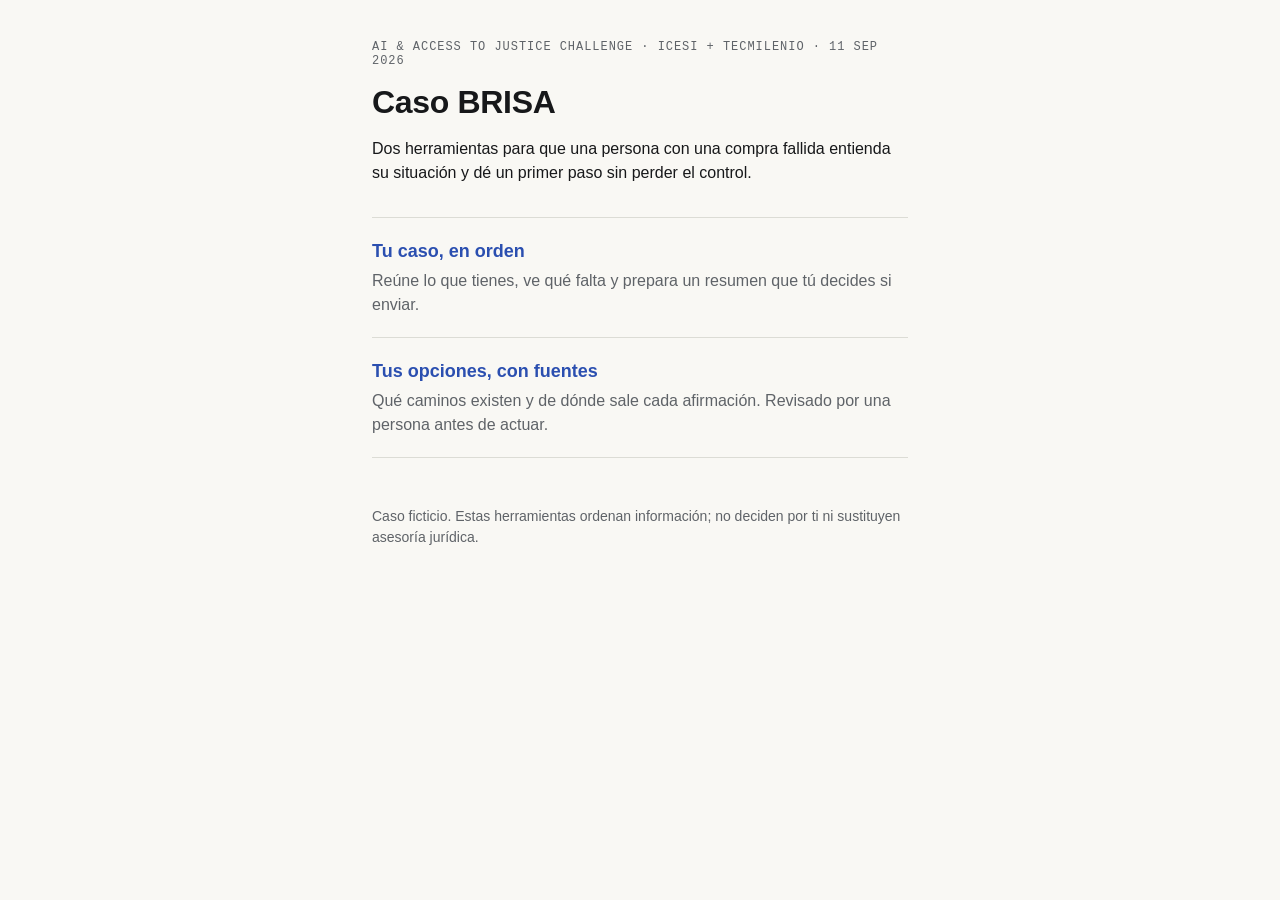
==== index.html @ 31da1ce7 "Add landing page linking both prototypes for Vercel deploy Co-Authored-By: Claude Opus 5 <noreply@an" ====
<!doctype html>
<html lang="es">
<head>
<meta charset="utf-8">
<meta name="viewport" content="width=device-width, initial-scale=1">
<title>Caso BRISA · prototipos</title>
<style>
  :root { --papel:#f9f8f4; --tinta:#17181a; --gris:#5f6368; --linea:#dcdcd5; --azul:#2b4fb0; }
  * { box-sizing:border-box; }
  body { margin:0; background:var(--papel); color:var(--tinta); font:1rem/1.5 -apple-system,"Segoe UI",Roboto,"Helvetica Neue",Arial,sans-serif; }
  main { max-width:36rem; margin:0 auto; padding:2.5rem 1.25rem 4rem; }
  .folio { font:0.75rem "American Typewriter","Courier New",monospace; letter-spacing:.08em; text-transform:uppercase; color:var(--gris); }
  h1 { font-size:2rem; line-height:1.15; letter-spacing:-.01em; margin:.5rem 0 1rem; font-weight:600; }
  p { margin:0 0 1rem; }
  ul { list-style:none; padding:0; margin:2rem 0 0; border-top:1px solid var(--linea); }
  li { border-bottom:1px solid var(--linea); padding:1.25rem 0; }
  a { color:var(--azul); font-weight:600; text-decoration:none; font-size:1.125rem; }
  a:hover, a:focus-visible { text-decoration:underline; outline:none; }
  li p { color:var(--gris); margin:.25rem 0 0; }
  footer { margin-top:3rem; color:var(--gris); font-size:.875rem; }
</style>
</head>
<body>
<main>
  <p class="folio">AI &amp; Access to Justice Challenge · Icesi + Tecmilenio · 11 sep 2026</p>
  <h1>Caso BRISA</h1>
  <p>Dos herramientas para que una persona con una compra fallida entienda su situación y dé un primer paso sin perder el control.</p>
  <ul>
    <li>
      <a href="organizar-evidencia/">Tu caso, en orden</a>
      <p>Reúne lo que tienes, ve qué falta y prepara un resumen que tú decides si enviar.</p>
    </li>
    <li>
      <a href="explicar-opciones/">Tus opciones, con fuentes</a>
      <p>Qué caminos existen y de dónde sale cada afirmación. Revisado por una persona antes de actuar.</p>
    </li>
  </ul>
  <footer>Caso ficticio. Estas herramientas ordenan información; no deciden por ti ni sustituyen asesoría jurídica.</footer>
</main>
</body>
</html>
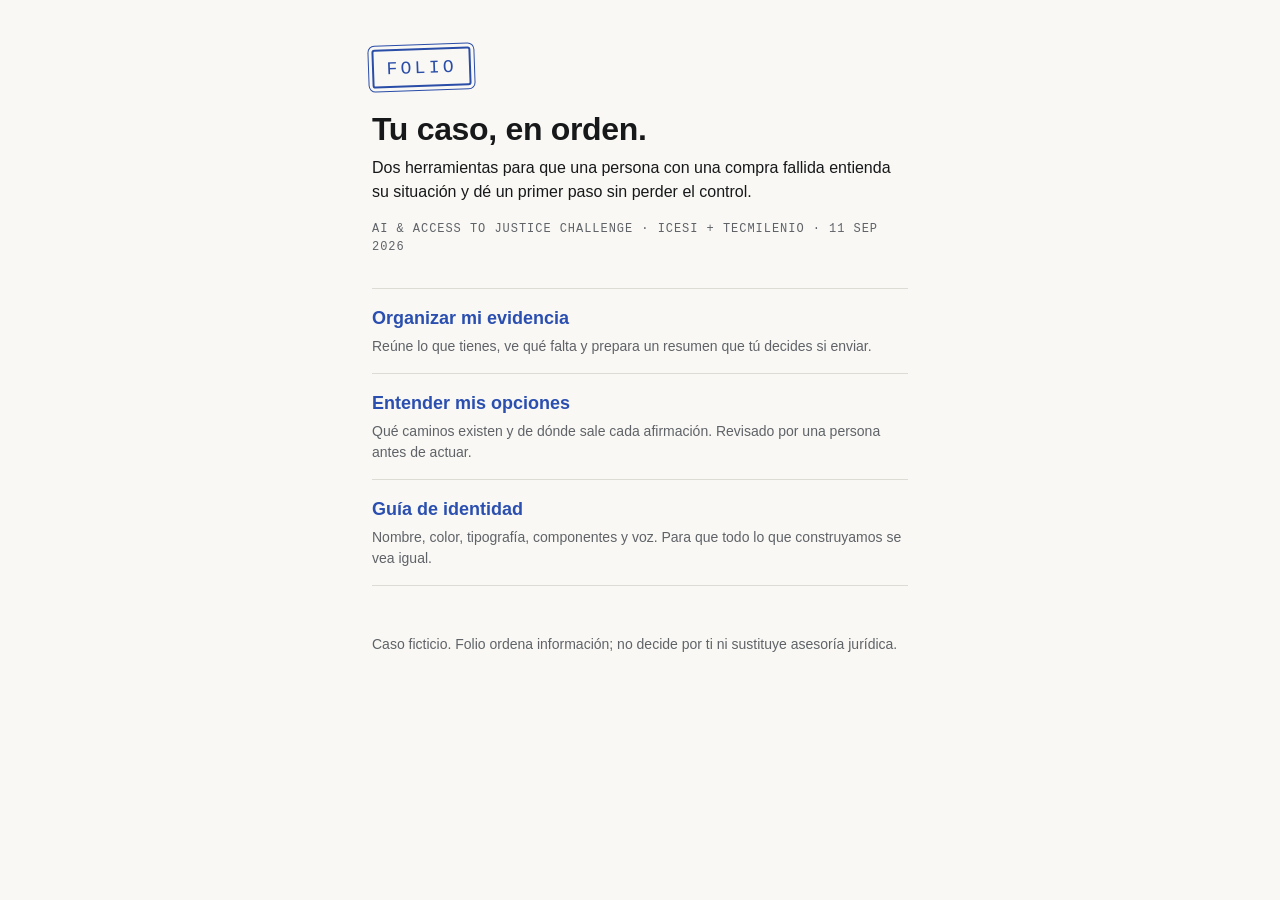
==== commit fd358f9d: "Use Folio identity on landing page Co-Authored-By: Claude Opus 5 <noreply@anthropic.com>" ====
--- a/index.html
+++ b/index.html
@@ -3,39 +3,40 @@
 <head>
 <meta charset="utf-8">
 <meta name="viewport" content="width=device-width, initial-scale=1">
-<title>Caso BRISA · prototipos</title>
+<title>Folio · caso BRISA</title>
+<link rel="stylesheet" href="identidad/estilo.css">
 <style>
-  :root { --papel:#f9f8f4; --tinta:#17181a; --gris:#5f6368; --linea:#dcdcd5; --azul:#2b4fb0; }
-  * { box-sizing:border-box; }
-  body { margin:0; background:var(--papel); color:var(--tinta); font:1rem/1.5 -apple-system,"Segoe UI",Roboto,"Helvetica Neue",Arial,sans-serif; }
-  main { max-width:36rem; margin:0 auto; padding:2.5rem 1.25rem 4rem; }
-  .folio { font:0.75rem "American Typewriter","Courier New",monospace; letter-spacing:.08em; text-transform:uppercase; color:var(--gris); }
-  h1 { font-size:2rem; line-height:1.15; letter-spacing:-.01em; margin:.5rem 0 1rem; font-weight:600; }
-  p { margin:0 0 1rem; }
-  ul { list-style:none; padding:0; margin:2rem 0 0; border-top:1px solid var(--linea); }
-  li { border-bottom:1px solid var(--linea); padding:1.25rem 0; }
-  a { color:var(--azul); font-weight:600; text-decoration:none; font-size:1.125rem; }
-  a:hover, a:focus-visible { text-decoration:underline; outline:none; }
-  li p { color:var(--gris); margin:.25rem 0 0; }
-  footer { margin-top:3rem; color:var(--gris); font-size:.875rem; }
+  .hoja { padding-top: 3rem; }
+  .marca { margin-bottom: 1.5rem; }
+  .lista a { font-weight: 600; font-size: 1.125rem; text-decoration: none; }
+  .lista a:hover { text-decoration: underline; }
+  .lista p { margin: 0.25rem 0 0; }
+  footer { margin-top: 3rem; }
 </style>
 </head>
 <body>
-<main>
-  <p class="folio">AI &amp; Access to Justice Challenge · Icesi + Tecmilenio · 11 sep 2026</p>
-  <h1>Caso BRISA</h1>
+<main class="hoja">
+  <span class="marca">Folio</span>
+  <h1>Tu caso, en orden.</h1>
   <p>Dos herramientas para que una persona con una compra fallida entienda su situación y dé un primer paso sin perder el control.</p>
-  <ul>
+  <p class="maquina">AI &amp; Access to Justice Challenge · Icesi + Tecmilenio · 11 sep 2026</p>
+
+  <ul class="lista" style="margin-top:2rem">
     <li>
-      <a href="organizar-evidencia/">Tu caso, en orden</a>
-      <p>Reúne lo que tienes, ve qué falta y prepara un resumen que tú decides si enviar.</p>
+      <a href="organizar-evidencia/">Organizar mi evidencia</a>
+      <p class="chico">Reúne lo que tienes, ve qué falta y prepara un resumen que tú decides si enviar.</p>
     </li>
     <li>
-      <a href="explicar-opciones/">Tus opciones, con fuentes</a>
-      <p>Qué caminos existen y de dónde sale cada afirmación. Revisado por una persona antes de actuar.</p>
+      <a href="explicar-opciones/">Entender mis opciones</a>
+      <p class="chico">Qué caminos existen y de dónde sale cada afirmación. Revisado por una persona antes de actuar.</p>
+    </li>
+    <li>
+      <a href="identidad/">Guía de identidad</a>
+      <p class="chico">Nombre, color, tipografía, componentes y voz. Para que todo lo que construyamos se vea igual.</p>
     </li>
   </ul>
-  <footer>Caso ficticio. Estas herramientas ordenan información; no deciden por ti ni sustituyen asesoría jurídica.</footer>
+
+  <footer class="chico">Caso ficticio. Folio ordena información; no decide por ti ni sustituye asesoría jurídica.</footer>
 </main>
 </body>
 </html>
--- a/identidad/estilo.css
+++ b/identidad/estilo.css
@@ -0,0 +1,194 @@
+/* Folio — identidad visual compartida. Sin recursos externos: funciona offline. */
+
+:root {
+  --papel: #f9f8f4;
+  --papel-2: #f1efe8;
+  --tinta: #17181a;
+  --lapiz: #5f6368;
+  --hilo: #dcdcd5;
+  --sello-rojo: #b3261e;
+  --sello-azul: #2b4fb0;
+  --sello-verde: #256c47;
+
+  --sans: -apple-system, "Segoe UI", Roboto, "Helvetica Neue", Arial, sans-serif;
+  --maquina: "American Typewriter", "Courier Prime", "Courier New", monospace;
+
+  --ancho: 36rem;
+  --radio: 4px;
+  --toque: 44px;
+}
+
+* { box-sizing: border-box; }
+html { -webkit-text-size-adjust: 100%; }
+body {
+  margin: 0;
+  background: var(--papel);
+  color: var(--tinta);
+  font: 1rem/1.5 var(--sans);
+}
+
+/* Tipografía */
+h1, h2, h3 { font-weight: 600; letter-spacing: -0.01em; margin: 0 0 0.5rem; }
+h1 { font-size: 2rem; line-height: 1.15; }
+h2 { font-size: 1.25rem; line-height: 1.3; }
+h3 { font-size: 1rem; line-height: 1.4; }
+p { margin: 0 0 1rem; }
+small, .chico { font-size: 0.875rem; color: var(--lapiz); }
+a { color: var(--sello-azul); }
+
+.maquina {
+  font-family: var(--maquina);
+  font-size: 0.75rem;
+  letter-spacing: 0.08em;
+  text-transform: uppercase;
+  color: var(--lapiz);
+}
+
+/* Contenedor */
+.hoja { max-width: var(--ancho); margin: 0 auto; padding: 1.5rem 1.25rem 6rem; }
+
+/* Sellos: solo donde codifican un estado real */
+.sello {
+  display: inline-block;
+  font-family: var(--maquina);
+  font-size: 0.75rem;
+  letter-spacing: 0.14em;
+  text-transform: uppercase;
+  line-height: 1;
+  white-space: nowrap;
+  padding: 0.4em 0.6em;
+  border: 2px solid currentColor;
+  outline: 1px solid currentColor;
+  outline-offset: 2px;
+  border-radius: 2px;
+  transform: rotate(-3deg);
+  opacity: 0.9;
+  mix-blend-mode: multiply;
+  color: var(--sello-rojo);
+  vertical-align: middle;
+}
+.sello--azul { color: var(--sello-azul); }
+.sello--verde { color: var(--sello-verde); }
+.sello--recto { transform: none; }
+
+/* Botones */
+.boton {
+  display: inline-flex;
+  align-items: center;
+  justify-content: center;
+  min-height: var(--toque);
+  padding: 0 1.25rem;
+  font: 600 1rem/1 var(--sans);
+  color: var(--tinta);
+  background: transparent;
+  border: 1.5px solid var(--tinta);
+  border-radius: var(--radio);
+  cursor: pointer;
+  text-decoration: none;
+  transition: background-color 150ms, color 150ms;
+}
+.boton--primario { background: var(--sello-azul); border-color: var(--sello-azul); color: #fff; }
+.boton--primario:hover { background: #24449a; }
+.boton--suave { border-color: var(--hilo); color: var(--lapiz); }
+.boton--peligro { border-color: var(--sello-rojo); color: var(--sello-rojo); }
+.boton:focus-visible, .opcion input:focus-visible + span, .nota:focus-visible, a:focus-visible {
+  outline: 3px solid var(--sello-azul);
+  outline-offset: 2px;
+}
+.boton--ancho { width: 100%; }
+
+/* Opciones (radios como pills) */
+.opciones { display: flex; flex-wrap: wrap; gap: 0.5rem; }
+.opcion { position: relative; }
+.opcion input { position: absolute; opacity: 0; width: 1px; height: 1px; }
+.opcion span {
+  display: inline-flex;
+  align-items: center;
+  min-height: 2.25rem;
+  padding: 0 0.9rem;
+  border: 1.5px solid var(--hilo);
+  border-radius: 999px;
+  background: #fff;
+  font-size: 0.9375rem;
+  cursor: pointer;
+  transition: background-color 150ms, border-color 150ms, color 150ms;
+}
+.opcion input:checked + span { background: var(--tinta); border-color: var(--tinta); color: var(--papel); }
+
+/* Listas de expediente: hairlines, no tarjetas */
+.lista { list-style: none; margin: 0; padding: 0; border-top: 1px solid var(--hilo); }
+.lista > li { border-bottom: 1px solid var(--hilo); padding: 1rem 0; }
+
+/* Campos */
+.nota {
+  width: 100%;
+  min-height: 5.5rem;
+  padding: 0.75rem;
+  font: 1rem/1.5 var(--sans);
+  color: var(--tinta);
+  background: #fff;
+  border: 1.5px solid var(--hilo);
+  border-radius: var(--radio);
+  resize: vertical;
+}
+.nota:focus { border-color: var(--tinta); outline: none; }
+
+/* Aviso: una franja, no una tarjeta */
+.aviso {
+  padding: 0.75rem 0 0.75rem 1rem;
+  border-left: 3px solid var(--tinta);
+  background: var(--papel-2);
+}
+.aviso--rojo { border-left-color: var(--sello-rojo); }
+.aviso--azul { border-left-color: var(--sello-azul); }
+
+/* Encabezado de expediente */
+.folio-cabecera {
+  display: flex;
+  justify-content: space-between;
+  align-items: baseline;
+  gap: 1rem;
+  padding-bottom: 0.75rem;
+  border-bottom: 2px solid var(--tinta);
+  margin-bottom: 1.5rem;
+}
+
+/* Barra inferior fija */
+.barra {
+  position: fixed;
+  inset: auto 0 0 0;
+  background: var(--papel);
+  border-top: 1px solid var(--hilo);
+  padding: 0.75rem 1.25rem calc(0.75rem + env(safe-area-inset-bottom));
+}
+.barra__interior {
+  max-width: var(--ancho);
+  margin: 0 auto;
+  display: flex;
+  align-items: center;
+  justify-content: space-between;
+  gap: 1rem;
+}
+
+/* Marca */
+.marca {
+  display: inline-block;
+  font-family: var(--maquina);
+  font-size: 1.125rem;
+  letter-spacing: 0.18em;
+  text-transform: uppercase;
+  line-height: 1;
+  padding: 0.5em 0.7em 0.45em;
+  color: var(--sello-azul);
+  border: 2.5px solid currentColor;
+  outline: 1.5px solid currentColor;
+  outline-offset: 3px;
+  border-radius: 3px;
+  transform: rotate(-2deg);
+  mix-blend-mode: multiply;
+  text-decoration: none;
+}
+
+@media (prefers-reduced-motion: reduce) {
+  * { transition: none !important; }
+}
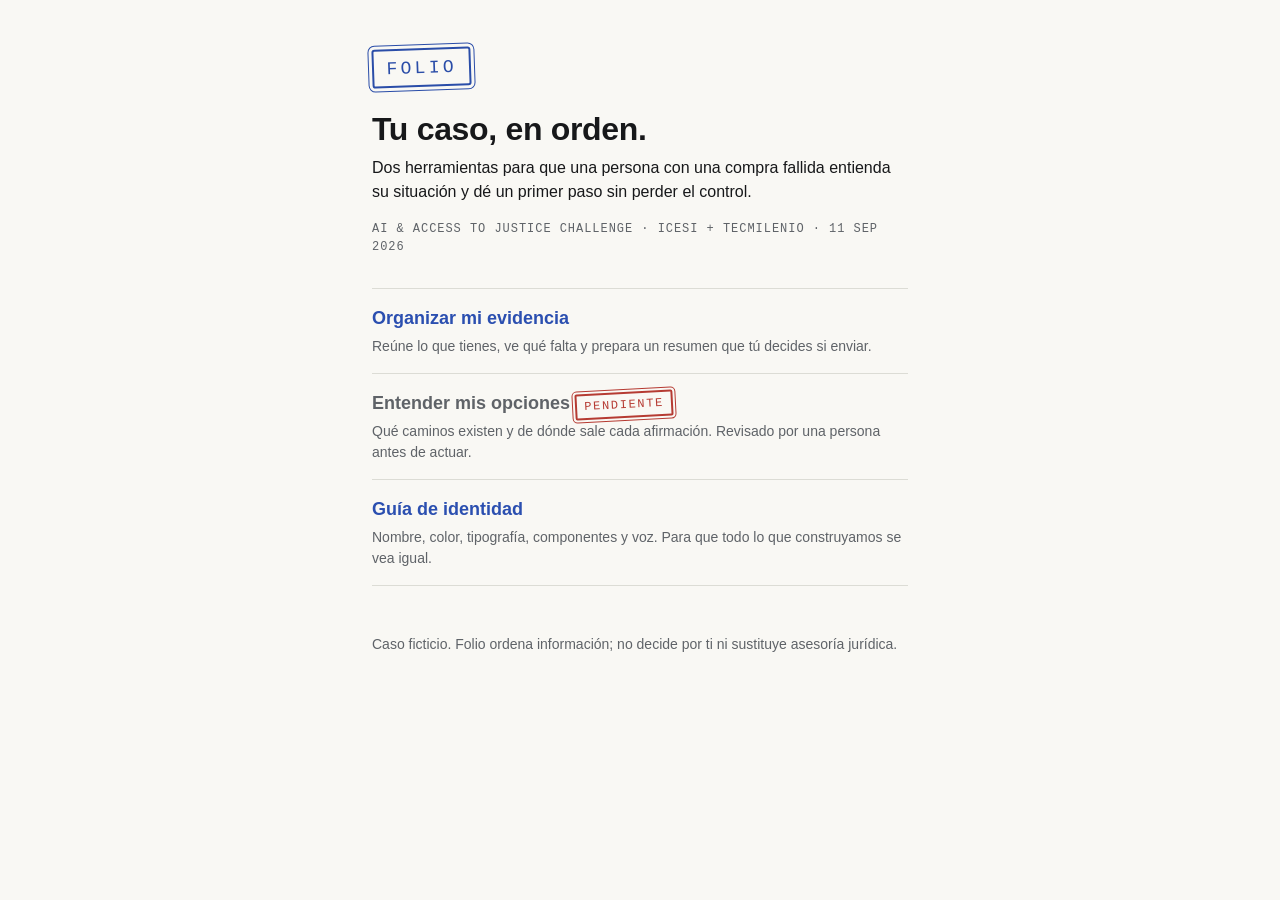
==== commit d674bb1c: "Validate evidence automatically on step 3; mark options page as pending The AI now checks whether ea" ====
--- a/index.html
+++ b/index.html
@@ -27,7 +27,7 @@
       <p class="chico">Reúne lo que tienes, ve qué falta y prepara un resumen que tú decides si enviar.</p>
     </li>
     <li>
-      <a href="explicar-opciones/">Entender mis opciones</a>
+      <span style="font-weight:600;font-size:1.125rem;color:var(--lapiz)">Entender mis opciones</span> <span class="sello">Pendiente</span>
       <p class="chico">Qué caminos existen y de dónde sale cada afirmación. Revisado por una persona antes de actuar.</p>
     </li>
     <li>
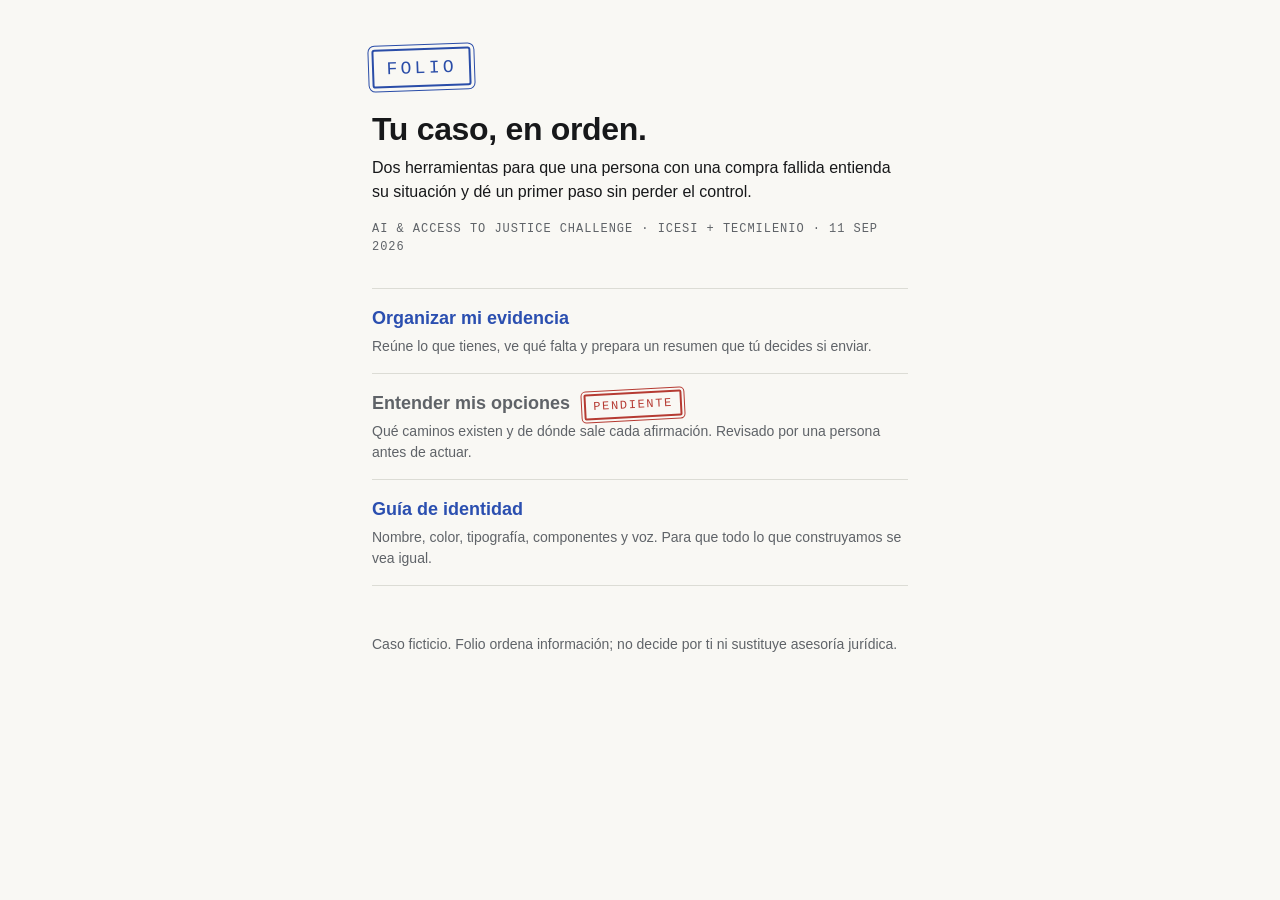
==== commit 3b6f90ca: "Give the pending stamp breathing room on the landing page Co-Authored-By: Claude Opus 5 <noreply@ant" ====
--- a/index.html
+++ b/index.html
@@ -27,7 +27,7 @@
       <p class="chico">Reúne lo que tienes, ve qué falta y prepara un resumen que tú decides si enviar.</p>
     </li>
     <li>
-      <span style="font-weight:600;font-size:1.125rem;color:var(--lapiz)">Entender mis opciones</span> <span class="sello">Pendiente</span>
+      <span style="font-weight:600;font-size:1.125rem;color:var(--lapiz)">Entender mis opciones</span> <span class="sello" style="margin-left:.6rem">Pendiente</span>
       <p class="chico">Qué caminos existen y de dónde sale cada afirmación. Revisado por una persona antes de actuar.</p>
     </li>
     <li>
